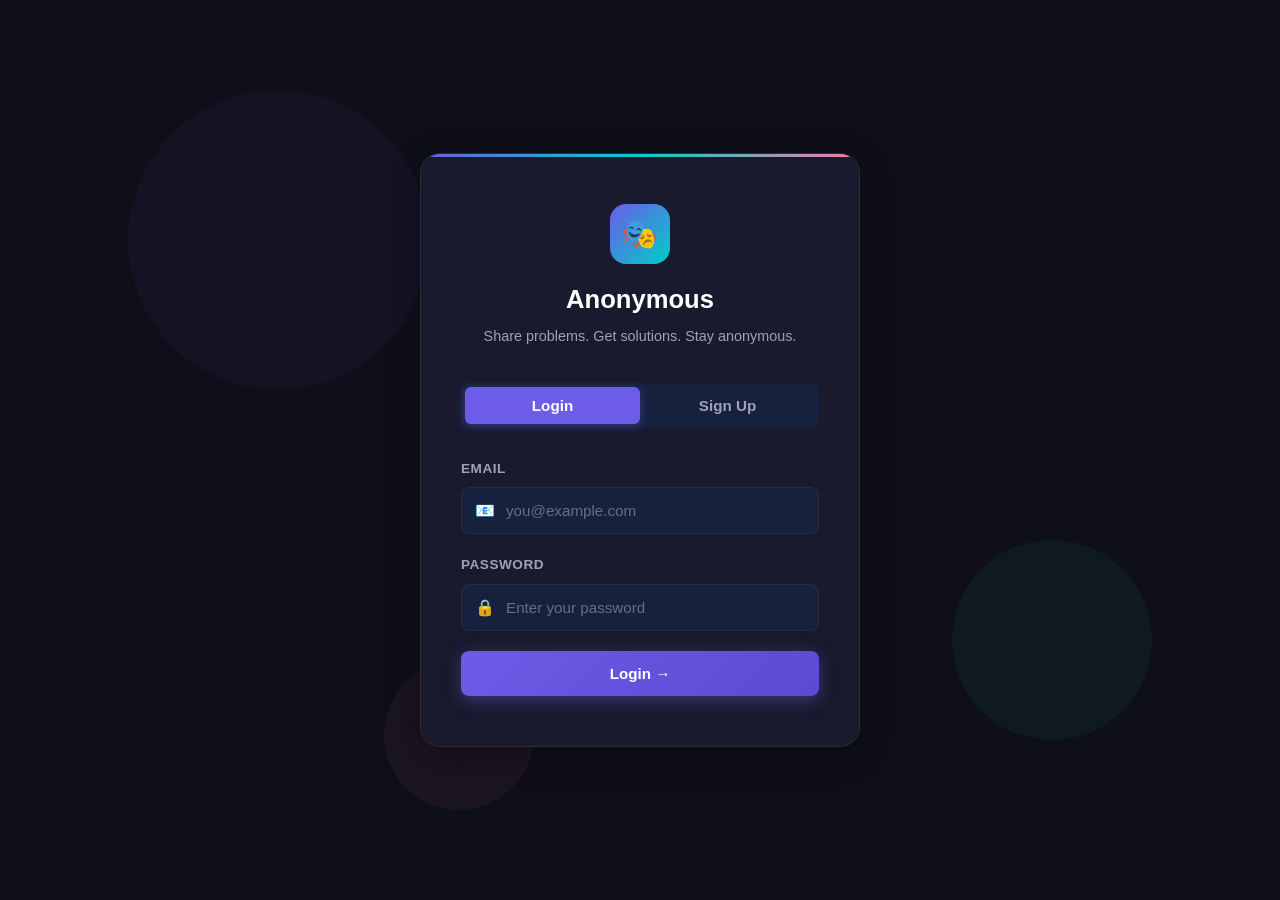
==== frontend/index.html @ ea7b347d "Added frontend files" ====
<!DOCTYPE html>
<html lang="en">
<head>
  <meta charset="UTF-8" />
  <meta name="viewport" content="width=device-width, initial-scale=1.0" />
  <title>Anonymous – Login</title>
  <link rel="stylesheet" href="css/styles.css" />
</head>
<body data-page="auth">

  <!-- Animated Background -->
  <div class="bg-animation">
    <div class="circle"></div>
    <div class="circle"></div>
    <div class="circle"></div>
  </div>

  <div class="auth-wrapper">
    <div class="auth-card">

      <!-- Brand -->
      <div class="brand">
        <div class="brand-icon">🎭</div>
        <h1>Anonymous</h1>
        <p>Share problems. Get solutions. Stay anonymous.</p>
      </div>

      <!-- Tabs -->
      <div class="auth-tabs">
        <button class="tab active" id="loginTab">Login</button>
        <button class="tab" id="signupTab">Sign Up</button>
      </div>

      <!-- Login Form -->
      <form id="loginForm">
        <div class="form-group">
          <label>Email</label>
          <div class="input-wrapper">
            <span class="input-icon">📧</span>
            <input type="email" id="loginEmail" placeholder="you@example.com" required />
          </div>
        </div>
        <div class="form-group">
          <label>Password</label>
          <div class="input-wrapper">
            <span class="input-icon">🔒</span>
            <input type="password" id="loginPassword" placeholder="Enter your password" required />
          </div>
        </div>
        <button type="submit" class="btn btn-primary">Login →</button>
      </form>

      <!-- Signup Form -->
      <form id="signupForm" class="hidden">
        <div class="form-group">
          <label>Email</label>
          <div class="input-wrapper">
            <span class="input-icon">📧</span>
            <input type="email" id="signupEmail" placeholder="you@example.com" required />
          </div>
        </div>
        <div class="form-group">
          <label>Password</label>
          <div class="input-wrapper">
            <span class="input-icon">🔒</span>
            <input type="password" id="signupPassword" placeholder="Min 6 characters" required />
          </div>
        </div>
        <div class="form-group">
          <label>Confirm Password</label>
          <div class="input-wrapper">
            <span class="input-icon">🔒</span>
            <input type="password" id="signupConfirm" placeholder="Re-enter password" required />
          </div>
        </div>
        <button type="submit" class="btn btn-primary">Create Account →</button>
      </form>

    </div>
  </div>

  <script src="js/app.js"></script>
</body>
</html>
---- frontend/css/styles.css ----
/* ===== RESET & BASE ===== */
* {
    margin: 0;
    padding: 0;
    box-sizing: border-box;
  }
  
  :root {
    --primary: #6c5ce7;
    --primary-dark: #5a4bd1;
    --secondary: #00cec9;
    --accent: #fd79a8;
    --bg-dark: #0f0f1a;
    --bg-card: #1a1a2e;
    --bg-input: #16213e;
    --text-primary: #ffffff;
    --text-secondary: #a0a0b8;
    --text-muted: #6c6c80;
    --border: #2a2a40;
    --success: #00b894;
    --danger: #e74c3c;
    --warning: #fdcb6e;
    --shadow: 0 8px 32px rgba(0, 0, 0, 0.3);
    --radius: 12px;
    --radius-sm: 8px;
    --transition: all 0.3s ease;
  }
  
  body {
    font-family: 'Segoe UI', Tahoma, Geneva, Verdana, sans-serif;
    background-color: var(--bg-dark);
    color: var(--text-primary);
    min-height: 100vh;
    line-height: 1.6;
  }
  
  a {
    text-decoration: none;
    color: inherit;
  }
  
  /* ===== UTILITIES ===== */
  .container {
    max-width: 1200px;
    margin: 0 auto;
    padding: 0 20px;
  }
  
  .flex-center {
    display: flex;
    justify-content: center;
    align-items: center;
  }
  
  .hidden {
    display: none !important;
  }
  
  /* ===== ANIMATED BACKGROUND ===== */
  .bg-animation {
    position: fixed;
    top: 0;
    left: 0;
    width: 100%;
    height: 100%;
    z-index: -1;
    overflow: hidden;
  }
  
  .bg-animation .circle {
    position: absolute;
    border-radius: 50%;
    background: rgba(108, 92, 231, 0.05);
    animation: float 15s infinite ease-in-out;
  }
  
  .bg-animation .circle:nth-child(1) {
    width: 300px;
    height: 300px;
    top: 10%;
    left: 10%;
    animation-delay: 0s;
  }
  
  .bg-animation .circle:nth-child(2) {
    width: 200px;
    height: 200px;
    top: 60%;
    right: 10%;
    animation-delay: 3s;
    background: rgba(0, 206, 201, 0.05);
  }
  
  .bg-animation .circle:nth-child(3) {
    width: 150px;
    height: 150px;
    bottom: 10%;
    left: 30%;
    animation-delay: 6s;
    background: rgba(253, 121, 168, 0.05);
  }
  
  @keyframes float {
    0%, 100% { transform: translateY(0) rotate(0deg); }
    33% { transform: translateY(-30px) rotate(120deg); }
    66% { transform: translateY(20px) rotate(240deg); }
  }
  
  /* ===== NAVBAR ===== */
  .navbar {
    background: rgba(26, 26, 46, 0.9);
    backdrop-filter: blur(20px);
    border-bottom: 1px solid var(--border);
    padding: 15px 0;
    position: sticky;
    top: 0;
    z-index: 100;
  }
  
  .navbar .container {
    display: flex;
    justify-content: space-between;
    align-items: center;
  }
  
  .navbar .logo {
    display: flex;
    align-items: center;
    gap: 10px;
    font-size: 1.4rem;
    font-weight: 700;
  }
  
  .navbar .logo .icon {
    width: 36px;
    height: 36px;
    background: linear-gradient(135deg, var(--primary), var(--secondary));
    border-radius: 10px;
    display: flex;
    align-items: center;
    justify-content: center;
    font-size: 1.1rem;
  }
  
  .navbar .nav-links {
    display: flex;
    gap: 20px;
    align-items: center;
  }
  
  .navbar .nav-links a {
    color: var(--text-secondary);
    transition: var(--transition);
    font-size: 0.95rem;
    padding: 8px 16px;
    border-radius: var(--radius-sm);
  }
  
  .navbar .nav-links a:hover,
  .navbar .nav-links a.active {
    color: var(--text-primary);
    background: rgba(108, 92, 231, 0.15);
  }
  
  .navbar .user-badge {
    display: flex;
    align-items: center;
    gap: 8px;
    background: var(--bg-input);
    padding: 6px 14px;
    border-radius: 20px;
    font-size: 0.9rem;
    border: 1px solid var(--border);
  }
  
  .navbar .user-badge .avatar {
    width: 28px;
    height: 28px;
    background: linear-gradient(135deg, var(--primary), var(--accent));
    border-radius: 50%;
    display: flex;
    align-items: center;
    justify-content: center;
    font-size: 0.75rem;
    font-weight: 700;
  }
  
  /* ===== AUTH PAGE (Login / Signup) ===== */
  .auth-wrapper {
    min-height: 100vh;
    display: flex;
    align-items: center;
    justify-content: center;
    padding: 20px;
  }
  
  .auth-card {
    background: var(--bg-card);
    border: 1px solid var(--border);
    border-radius: 20px;
    padding: 50px 40px;
    width: 100%;
    max-width: 440px;
    box-shadow: var(--shadow);
    position: relative;
    overflow: hidden;
  }
  
  .auth-card::before {
    content: '';
    position: absolute;
    top: 0;
    left: 0;
    right: 0;
    height: 3px;
    background: linear-gradient(90deg, var(--primary), var(--secondary), var(--accent));
  }
  
  .auth-card .brand {
    text-align: center;
    margin-bottom: 35px;
  }
  
  .auth-card .brand .brand-icon {
    width: 60px;
    height: 60px;
    background: linear-gradient(135deg, var(--primary), var(--secondary));
    border-radius: 16px;
    display: flex;
    align-items: center;
    justify-content: center;
    font-size: 1.8rem;
    margin: 0 auto 15px;
  }
  
  .auth-card .brand h1 {
    font-size: 1.6rem;
    font-weight: 700;
    margin-bottom: 5px;
  }
  
  .auth-card .brand p {
    color: var(--text-secondary);
    font-size: 0.9rem;
  }
  
  /* Tabs */
  .auth-tabs {
    display: flex;
    background: var(--bg-input);
    border-radius: var(--radius-sm);
    padding: 4px;
    margin-bottom: 30px;
  }
  
  .auth-tabs .tab {
    flex: 1;
    padding: 10px;
    text-align: center;
    border-radius: 6px;
    cursor: pointer;
    font-weight: 600;
    font-size: 0.95rem;
    color: var(--text-secondary);
    transition: var(--transition);
    border: none;
    background: none;
  }
  
  .auth-tabs .tab.active {
    background: var(--primary);
    color: var(--text-primary);
    box-shadow: 0 2px 10px rgba(108, 92, 231, 0.4);
  }
  
  /* Form */
  .form-group {
    margin-bottom: 20px;
  }
  
  .form-group label {
    display: block;
    margin-bottom: 8px;
    font-size: 0.85rem;
    font-weight: 600;
    color: var(--text-secondary);
    text-transform: uppercase;
    letter-spacing: 0.5px;
  }
  
  .form-group .input-wrapper {
    position: relative;
  }
  
  .form-group .input-wrapper .input-icon {
    position: absolute;
    left: 14px;
    top: 50%;
    transform: translateY(-50%);
    color: var(--text-muted);
    font-size: 1rem;
  }
  
  .form-group input,
  .form-group textarea,
  .form-group select {
    width: 100%;
    padding: 14px 14px 14px 44px;
    background: var(--bg-input);
    border: 1px solid var(--border);
    border-radius: var(--radius-sm);
    color: var(--text-primary);
    font-size: 0.95rem;
    transition: var(--transition);
    outline: none;
  }
  
  .form-group input:focus,
  .form-group textarea:focus,
  .form-group select:focus {
    border-color: var(--primary);
    box-shadow: 0 0 0 3px rgba(108, 92, 231, 0.15);
  }
  
  .form-group input::placeholder,
  .form-group textarea::placeholder {
    color: var(--text-muted);
  }
  
  .form-group textarea {
    padding-left: 14px;
    min-height: 120px;
    resize: vertical;
  }
  
  /* Buttons */
  .btn {
    padding: 14px 28px;
    border-radius: var(--radius-sm);
    font-size: 0.95rem;
    font-weight: 600;
    cursor: pointer;
    border: none;
    transition: var(--transition);
    display: inline-flex;
    align-items: center;
    justify-content: center;
    gap: 8px;
  }
  
  .btn-primary {
    background: linear-gradient(135deg, var(--primary), var(--primary-dark));
    color: var(--text-primary);
    width: 100%;
    box-shadow: 0 4px 15px rgba(108, 92, 231, 0.4);
  }
  
  .btn-primary:hover {
    transform: translateY(-2px);
    box-shadow: 0 6px 20px rgba(108, 92, 231, 0.5);
  }
  
  .btn-secondary {
    background: var(--bg-input);
    color: var(--text-primary);
    border: 1px solid var(--border);
  }
  
  .btn-secondary:hover {
    border-color: var(--primary);
    background: rgba(108, 92, 231, 0.1);
  }
  
  .btn-accent {
    background: linear-gradient(135deg, var(--secondary), #00b894);
    color: var(--text-primary);
  }
  
  .btn-accent:hover {
    transform: translateY(-2px);
    box-shadow: 0 6px 20px rgba(0, 206, 201, 0.4);
  }
  
  .btn-danger {
    background: linear-gradient(135deg, var(--danger), #c0392b);
    color: var(--text-primary);
  }
  
  .btn-small {
    padding: 8px 16px;
    font-size: 0.85rem;
  }
  
  .btn-icon {
    width: 40px;
    height: 40px;
    padding: 0;
    border-radius: 50%;
  }
  
  /* ===== DASHBOARD PAGE ===== */
  .dashboard-wrapper {
    padding: 40px 0;
  }
  
  .dashboard-header {
    text-align: center;
    margin-bottom: 40px;
  }
  
  .dashboard-header h1 {
    font-size: 2rem;
    margin-bottom: 8px;
  }
  
  .dashboard-header p {
    color: var(--text-secondary);
    font-size: 1.05rem;
  }
  
  /* Username Creation */
  .username-section {
    max-width: 500px;
    margin: 0 auto 50px;
  }
  
  .username-card {
    background: var(--bg-card);
    border: 1px solid var(--border);
    border-radius: var(--radius);
    padding: 40px;
    text-align: center;
    box-shadow: var(--shadow);
  }
  
  .username-card .emoji-big {
    font-size: 3rem;
    margin-bottom: 15px;
  }
  
  .username-card h2 {
    font-size: 1.4rem;
    margin-bottom: 8px;
  }
  
  .username-card p {
    color: var(--text-secondary);
    margin-bottom: 25px;
    font-size: 0.9rem;
  }
  
  .username-card .username-input-group {
    display: flex;
    gap: 10px;
    margin-bottom: 15px;
  }
  
  .username-card .username-input-group input {
    padding-left: 14px;
    flex: 1;
  }
  
  .username-card .generated-name {
    background: var(--bg-input);
    padding: 10px 16px;
    border-radius: var(--radius-sm);
    color: var(--secondary);
    font-weight: 600;
    font-size: 0.95rem;
    display: inline-block;
    margin-bottom: 10px;
    border: 1px dashed var(--border);
  }
  
  /* Stats Grid */
  .stats-grid {
    display: grid;
    grid-template-columns: repeat(auto-fit, minmax(220px, 1fr));
    gap: 20px;
    margin-bottom: 40px;
  }
  
  .stat-card {
    background: var(--bg-card);
    border: 1px solid var(--border);
    border-radius: var(--radius);
    padding: 25px;
    text-align: center;
    transition: var(--transition);
  }
  
  .stat-card:hover {
    transform: translateY(-4px);
    border-color: var(--primary);
  }
  
  .stat-card .stat-icon {
    font-size: 2rem;
    margin-bottom: 10px;
  }
  
  .stat-card .stat-number {
    font-size: 2rem;
    font-weight: 800;
    background: linear-gradient(135deg, var(--primary), var(--secondary));
    -webkit-background-clip: text;
    -webkit-text-fill-color: transparent;
    background-clip: text;
  }
  
  .stat-card .stat-label {
    color: var(--text-secondary);
    font-size: 0.85rem;
    margin-top: 5px;
  }
  
  /* ===== MAIN PAGE ===== */
  .main-wrapper {
    padding: 30px 0;
  }
  
  .main-layout {
    display: grid;
    grid-template-columns: 280px 1fr;
    gap: 30px;
  }
  
  /* Sidebar */
  .sidebar {
    position: sticky;
    top: 80px;
    height: fit-content;
  }
  
  .sidebar-card {
    background: var(--bg-card);
    border: 1px solid var(--border);
    border-radius: var(--radius);
    padding: 20px;
    margin-bottom: 20px;
  }
  
  .sidebar-card h3 {
    font-size: 0.85rem;
    text-transform: uppercase;
    letter-spacing: 1px;
    color: var(--text-muted);
    margin-bottom: 15px;
  }
  
  .sidebar-card .filter-btn {
    display: flex;
    align-items: center;
    gap: 10px;
    width: 100%;
    padding: 10px 14px;
    background: none;
    border: none;
    color: var(--text-secondary);
    cursor: pointer;
    border-radius: var(--radius-sm);
    transition: var(--transition);
    font-size: 0.9rem;
    text-align: left;
  }
  
  .sidebar-card .filter-btn:hover,
  .sidebar-card .filter-btn.active {
    background: rgba(108, 92, 231, 0.1);
    color: var(--text-primary);
  }
  
  .sidebar-card .filter-btn.active {
    border-left: 3px solid var(--primary);
  }
  
  .sidebar-card .filter-btn .count {
    margin-left: auto;
    background: var(--bg-input);
    padding: 2px 8px;
    border-radius: 10px;
    font-size: 0.75rem;
  }
  
  /* Content Area */
  .content-area {
    min-width: 0;
  }
  
  /* Post Form */
  .post-form-card {
    background: var(--bg-card);
    border: 1px solid var(--border);
    border-radius: var(--radius);
    padding: 25px;
    margin-bottom: 25px;
  }
  
  .post-form-card .form-header {
    display: flex;
    align-items: center;
    gap: 12px;
    margin-bottom: 20px;
  }
  
  .post-form-card .form-header .user-avatar {
    width: 42px;
    height: 42px;
    background: linear-gradient(135deg, var(--primary), var(--accent));
    border-radius: 50%;
    display: flex;
    align-items: center;
    justify-content: center;
    font-size: 1.2rem;
  }
  
  .post-form-card .form-header h3 {
    font-size: 1rem;
    color: var(--text-secondary);
    font-weight: 400;
  }
  
  .post-form-card .tag-select {
    display: flex;
    gap: 8px;
    margin-bottom: 15px;
    flex-wrap: wrap;
  }
  
  .tag {
    padding: 6px 14px;
    border-radius: 20px;
    font-size: 0.8rem;
    font-weight: 600;
    cursor: pointer;
    border: 1px solid var(--border);
    background: var(--bg-input);
    color: var(--text-secondary);
    transition: var(--transition);
  }
  
  .tag:hover,
  .tag.active {
    border-color: var(--primary);
    color: var(--primary);
    background: rgba(108, 92, 231, 0.1);
  }
  
  .tag.tag-urgent { border-color: var(--danger); color: var(--danger); }
  .tag.tag-help { border-color: var(--warning); color: var(--warning); }
  .tag.tag-discussion { border-color: var(--secondary); color: var(--secondary); }
  .tag.tag-advice { border-color: var(--accent); color: var(--accent); }
  
  .post-form-card .form-actions {
    display: flex;
    justify-content: space-between;
    align-items: center;
    margin-top: 15px;
  }
  
  .post-form-card .anonymous-toggle {
    display: flex;
    align-items: center;
    gap: 8px;
    font-size: 0.85rem;
    color: var(--text-secondary);
  }
  
  /* Toggle Switch */
  .toggle-switch {
    position: relative;
    width: 44px;
    height: 24px;
  }
  
  .toggle-switch input {
    opacity: 0;
    width: 0;
    height: 0;
  }
  
  .toggle-switch .slider {
    position: absolute;
    cursor: pointer;
    top: 0;
    left: 0;
    right: 0;
    bottom: 0;
    background: var(--bg-input);
    border: 1px solid var(--border);
    border-radius: 24px;
    transition: var(--transition);
  }
  
  .toggle-switch .slider:before {
    content: '';
    position: absolute;
    height: 18px;
    width: 18px;
    left: 2px;
    bottom: 2px;
    background: var(--text-secondary);
    border-radius: 50%;
    transition: var(--transition);
  }
  
  .toggle-switch input:checked + .slider {
    background: var(--primary);
    border-color: var(--primary);
  }
  
  .toggle-switch input:checked + .slider:before {
    transform: translateX(20px);
    background: white;
  }
  
  /* Problem Cards */
  .problem-card {
    background: var(--bg-card);
    border: 1px solid var(--border);
    border-radius: var(--radius);
    padding: 25px;
    margin-bottom: 20px;
    transition: var(--transition);
  }
  
  .problem-card:hover {
    border-color: rgba(108, 92, 231, 0.3);
    box-shadow: 0 4px 20px rgba(0, 0, 0, 0.2);
  }
  
  .problem-card .card-header {
    display: flex;
    justify-content: space-between;
    align-items: flex-start;
    margin-bottom: 12px;
  }
  
  .problem-card .card-header .user-info {
    display: flex;
    align-items: center;
    gap: 10px;
  }
  
  .problem-card .card-header .user-info .avatar {
    width: 36px;
    height: 36px;
    background: linear-gradient(135deg, var(--primary), var(--secondary));
    border-radius: 50%;
    display: flex;
    align-items: center;
    justify-content: center;
    font-size: 0.9rem;
  }
  
  .problem-card .card-header .user-info .name {
    font-weight: 600;
    font-size: 0.95rem;
  }
  
  .problem-card .card-header .user-info .time {
    font-size: 0.8rem;
    color: var(--text-muted);
  }
  
  .problem-card .card-header .card-tag {
    padding: 4px 12px;
    border-radius: 20px;
    font-size: 0.75rem;
    font-weight: 600;
  }
  
  .problem-card .card-title {
    font-size: 1.15rem;
    font-weight: 700;
    margin-bottom: 8px;
  }
  
  .problem-card .card-body {
    color: var(--text-secondary);
    font-size: 0.92rem;
    line-height: 1.7;
    margin-bottom: 15px;
  }
  
  .problem-card .card-footer {
    display: flex;
    align-items: center;
    gap: 20px;
    padding-top: 15px;
    border-top: 1px solid var(--border);
  }
  
  .problem-card .card-footer .action-btn {
    display: flex;
    align-items: center;
    gap: 6px;
    background: none;
    border: none;
    color: var(--text-muted);
    cursor: pointer;
    font-size: 0.85rem;
    padding: 6px 12px;
    border-radius: var(--radius-sm);
    transition: var(--transition);
  }
  
  .problem-card .card-footer .action-btn:hover {
    background: rgba(108, 92, 231, 0.1);
    color: var(--primary);
  }
  
  .problem-card .card-footer .action-btn.liked {
    color: var(--accent);
  }
  
  /* Responses Section */
  .responses-section {
    margin-top: 15px;
    padding-top: 15px;
    border-top: 1px solid var(--border);
  }
  
  .response-item {
    display: flex;
    gap: 12px;
    padding: 12px 0;
    border-bottom: 1px solid rgba(42, 42, 64, 0.5);
  }
  
  .response-item:last-child {
    border-bottom: none;
  }
  
  .response-item .resp-avatar {
    width: 30px;
    height: 30px;
    background: var(--bg-input);
    border-radius: 50%;
    display: flex;
    align-items: center;
    justify-content: center;
    font-size: 0.8rem;
    flex-shrink: 0;
  }
  
  .response-item .resp-content .resp-name {
    font-weight: 600;
    font-size: 0.85rem;
    margin-bottom: 3px;
  }
  
  .response-item .resp-content .resp-text {
    color: var(--text-secondary);
    font-size: 0.88rem;
  }
  
  .response-input-group {
    display: flex;
    gap: 10px;
    margin-top: 12px;
  }
  
  .response-input-group input {
    flex: 1;
    padding: 10px 14px;
    padding-left: 14px;
    background: var(--bg-input);
    border: 1px solid var(--border);
    border-radius: var(--radius-sm);
    color: var(--text-primary);
    font-size: 0.88rem;
    outline: none;
    transition: var(--transition);
  }
  
  .response-input-group input:focus {
    border-color: var(--primary);
  }
  
  /* ===== TOAST NOTIFICATION ===== */
  .toast-container {
    position: fixed;
    top: 20px;
    right: 20px;
    z-index: 9999;
    display: flex;
    flex-direction: column;
    gap: 10px;
  }
  
  .toast {
    background: var(--bg-card);
    border: 1px solid var(--border);
    border-radius: var(--radius-sm);
    padding: 14px 20px;
    display: flex;
    align-items: center;
    gap: 10px;
    box-shadow: var(--shadow);
    animation: slideIn 0.3s ease;
    min-width: 300px;
  }
  
  .toast.success { border-left: 4px solid var(--success); }
  .toast.error { border-left: 4px solid var(--danger); }
  .toast.info { border-left: 4px solid var(--primary); }
  
  @keyframes slideIn {
    from { transform: translateX(100%); opacity: 0; }
    to { transform: translateX(0); opacity: 1; }
  }
  
  @keyframes slideOut {
    from { transform: translateX(0); opacity: 1; }
    to { transform: translateX(100%); opacity: 0; }
  }
  
  /* ===== LOADING SPINNER ===== */
  .spinner {
    width: 40px;
    height: 40px;
    border: 4px solid var(--border);
    border-top: 4px solid var(--primary);
    border-radius: 50%;
    animation: spin 0.8s linear infinite;
    margin: 30px auto;
  }
  
  @keyframes spin {
    to { transform: rotate(360deg); }
  }
  
  /* ===== EMPTY STATE ===== */
  .empty-state {
    text-align: center;
    padding: 60px 20px;
  }
  
  .empty-state .empty-icon {
    font-size: 4rem;
    margin-bottom: 15px;
  }
  
  .empty-state h3 {
    font-size: 1.2rem;
    margin-bottom: 8px;
  }
  
  .empty-state p {
    color: var(--text-secondary);
    font-size: 0.9rem;
  }
  
  /* ===== MODAL ===== */
  .modal-overlay {
    position: fixed;
    top: 0;
    left: 0;
    width: 100%;
    height: 100%;
    background: rgba(0, 0, 0, 0.6);
    backdrop-filter: blur(5px);
    z-index: 1000;
    display: flex;
    align-items: center;
    justify-content: center;
    padding: 20px;
  }
  
  .modal {
    background: var(--bg-card);
    border: 1px solid var(--border);
    border-radius: var(--radius);
    padding: 35px;
    width: 100%;
    max-width: 500px;
    box-shadow: var(--shadow);
    animation: modalIn 0.3s ease;
  }
  
  @keyframes modalIn {
    from { transform: scale(0.9); opacity: 0; }
    to { transform: scale(1); opacity: 1; }
  }
  
  .modal h2 {
    margin-bottom: 20px;
    font-size: 1.3rem;
  }
  
  .modal .modal-actions {
    display: flex;
    gap: 10px;
    justify-content: flex-end;
    margin-top: 25px;
  }
  
  /* ===== RESPONSIVE ===== */
  @media (max-width: 900px) {
    .main-layout {
      grid-template-columns: 1fr;
    }
  
    .sidebar {
      position: static;
    }
  
    .sidebar-card {
      display: flex;
      gap: 10px;
      flex-wrap: wrap;
      padding: 15px;
    }
  
    .sidebar-card h3 {
      width: 100%;
      margin-bottom: 5px;
    }
  
    .sidebar-card .filter-btn {
      flex: none;
      padding: 8px 14px;
    }
  }
  
  @media (max-width: 500px) {
    .auth-card {
      padding: 35px 25px;
    }
  
    .stats-grid {
      grid-template-columns: 1fr 1fr;
    }
  
    .problem-card .card-footer {
      flex-wrap: wrap;
      gap: 10px;
    }
  
    .navbar .nav-links a span {
      display: none;
    }
  
    .username-card .username-input-group {
      flex-direction: column;
    }
  }
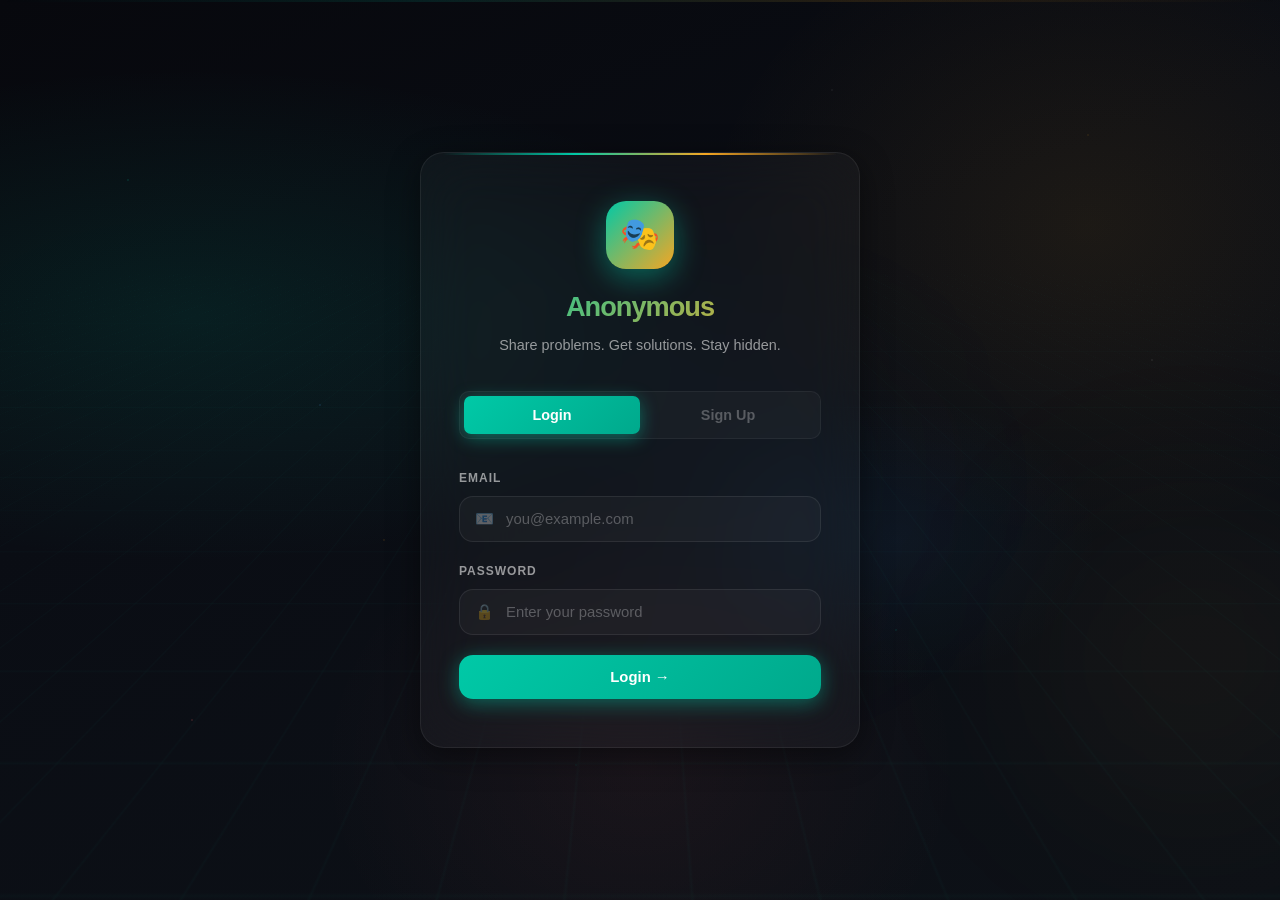
==== commit 341cdc1d: "Updated frontend pages and styles" ====
--- a/frontend/index.html
+++ b/frontend/index.html
@@ -1,84 +1,79 @@
 <!DOCTYPE html>
 <html lang="en">
 <head>
-  <meta charset="UTF-8" />
-  <meta name="viewport" content="width=device-width, initial-scale=1.0" />
-  <title>Anonymous – Login</title>
-  <link rel="stylesheet" href="css/styles.css" />
+  <meta charset="UTF-8">
+  <meta name="viewport" content="width=device-width, initial-scale=1.0">
+  <title>Anonymous · Login</title>
+  <link rel="stylesheet" href="css/glass.css">
 </head>
 <body data-page="auth">
 
-  <!-- Animated Background -->
-  <div class="bg-animation">
-    <div class="circle"></div>
-    <div class="circle"></div>
-    <div class="circle"></div>
-  </div>
+  <div class="mesh-bg"></div>
+  <div class="glow-orb"></div>
+  <div class="glow-orb"></div>
+  <div class="glow-orb"></div>
+  <div class="scan-line"></div>
 
-  <div class="auth-wrapper">
-    <div class="auth-card">
+  <div class="auth-page page-wrapper">
+    <div class="auth-glass glass-static">
 
-      <!-- Brand -->
-      <div class="brand">
-        <div class="brand-icon">🎭</div>
+      <div class="auth-logo">
+        <div class="auth-logo-icon">🎭</div>
         <h1>Anonymous</h1>
-        <p>Share problems. Get solutions. Stay anonymous.</p>
+        <p>Share problems. Get solutions. Stay hidden.</p>
       </div>
 
-      <!-- Tabs -->
-      <div class="auth-tabs">
-        <button class="tab active" id="loginTab">Login</button>
-        <button class="tab" id="signupTab">Sign Up</button>
+      <div class="auth-switcher">
+        <button class="auth-switcher-btn active" id="tabLogin">Login</button>
+        <button class="auth-switcher-btn" id="tabSignup">Sign Up</button>
       </div>
 
-      <!-- Login Form -->
-      <form id="loginForm">
-        <div class="form-group">
-          <label>Email</label>
-          <div class="input-wrapper">
-            <span class="input-icon">📧</span>
-            <input type="email" id="loginEmail" placeholder="you@example.com" required />
+      <form id="formLogin">
+        <div class="field">
+          <label class="field-label">Email</label>
+          <div class="field-input-wrap">
+            <span class="field-icon">📧</span>
+            <input class="field-input" type="email" id="lEmail" placeholder="you@example.com" required>
           </div>
         </div>
-        <div class="form-group">
-          <label>Password</label>
-          <div class="input-wrapper">
-            <span class="input-icon">🔒</span>
-            <input type="password" id="loginPassword" placeholder="Enter your password" required />
+        <div class="field">
+          <label class="field-label">Password</label>
+          <div class="field-input-wrap">
+            <span class="field-icon">🔒</span>
+            <input class="field-input" type="password" id="lPass" placeholder="Enter your password" required>
           </div>
         </div>
-        <button type="submit" class="btn btn-primary">Login →</button>
+        <button type="submit" class="btn btn-glow">Login →</button>
       </form>
 
-      <!-- Signup Form -->
-      <form id="signupForm" class="hidden">
-        <div class="form-group">
-          <label>Email</label>
-          <div class="input-wrapper">
-            <span class="input-icon">📧</span>
-            <input type="email" id="signupEmail" placeholder="you@example.com" required />
+      <form id="formSignup" class="hidden">
+        <div class="field">
+          <label class="field-label">Email</label>
+          <div class="field-input-wrap">
+            <span class="field-icon">📧</span>
+            <input class="field-input" type="email" id="sEmail" placeholder="you@example.com" required>
           </div>
         </div>
-        <div class="form-group">
-          <label>Password</label>
-          <div class="input-wrapper">
-            <span class="input-icon">🔒</span>
-            <input type="password" id="signupPassword" placeholder="Min 6 characters" required />
+        <div class="field">
+          <label class="field-label">Password</label>
+          <div class="field-input-wrap">
+            <span class="field-icon">🔒</span>
+            <input class="field-input" type="password" id="sPass" placeholder="Min 6 characters" required>
           </div>
         </div>
-        <div class="form-group">
-          <label>Confirm Password</label>
-          <div class="input-wrapper">
-            <span class="input-icon">🔒</span>
-            <input type="password" id="signupConfirm" placeholder="Re-enter password" required />
+        <div class="field">
+          <label class="field-label">Confirm Password</label>
+          <div class="field-input-wrap">
+            <span class="field-icon">🔒</span>
+            <input class="field-input" type="password" id="sConfirm" placeholder="Re-enter password" required>
           </div>
         </div>
-        <button type="submit" class="btn btn-primary">Create Account →</button>
+        <button type="submit" class="btn btn-glow">Create Account →</button>
       </form>
 
     </div>
   </div>
 
-  <script src="js/app.js"></script>
+  <script src="js/glass-app.js"></script>
 </body>
 </html>
--- a/frontend/css/glass.css
+++ b/frontend/css/glass.css
@@ -0,0 +1,1575 @@
+/* ═══════════════════════════════════════
+   RESET & VARIABLES
+   ═══════════════════════════════════════ */
+   *,
+   *::before,
+   *::after {
+     margin: 0;
+     padding: 0;
+     box-sizing: border-box;
+   }
+   
+   :root {
+     --accent: #00C9A7;
+     --accent-light: #00E8C6;
+     --accent-glow: rgba(0, 201, 167, 0.45);
+     --accent-2: #F5A623;
+     --accent-2-light: #FFBE4F;
+     --accent-2-glow: rgba(245, 166, 35, 0.35);
+     --accent-3: #FF6B6B;
+     --accent-3-glow: rgba(255, 107, 107, 0.3);
+     --glass-bg: rgba(255, 255, 255, 0.03);
+     --glass-bg-hover: rgba(255, 255, 255, 0.07);
+     --glass-border: rgba(255, 255, 255, 0.07);
+     --glass-border-hover: rgba(255, 255, 255, 0.15);
+     --glass-blur: 28px;
+     --text: #F0F0F0;
+     --text-dim: rgba(240, 240, 240, 0.6);
+     --text-muted: rgba(240, 240, 240, 0.3);
+     --danger: #FF6B6B;
+     --success: #00C9A7;
+     --warning: #F5A623;
+     --info: #4DA6FF;
+     --radius-xl: 24px;
+     --radius-lg: 20px;
+     --radius-md: 14px;
+     --radius-sm: 10px;
+     --radius-full: 50px;
+     --shadow: 0 8px 32px rgba(0, 0, 0, 0.45);
+     --shadow-glow: 0 0 40px rgba(0, 201, 167, 0.12);
+     --transition: 0.35s cubic-bezier(0.25, 0.46, 0.45, 0.94);
+     --font: 'Inter', -apple-system, BlinkMacSystemFont, 'Segoe UI', sans-serif;
+   }
+   
+   @import url('https://fonts.googleapis.com/css2?family=Inter:wght@300;400;500;600;700;800;900&display=swap');
+   
+   html { scroll-behavior: smooth; }
+   
+   body {
+     font-family: var(--font);
+     color: var(--text);
+     min-height: 100vh;
+     overflow-x: hidden;
+     line-height: 1.6;
+     -webkit-font-smoothing: antialiased;
+     background: #07080D;
+   }
+   
+   a { text-decoration: none; color: inherit; }
+   .hidden { display: none !important; }
+   
+   /* ═══════════════════════════════════════
+      MESH GRADIENT BACKGROUND
+      ═══════════════════════════════════════ */
+   .mesh-bg {
+     position: fixed;
+     inset: 0;
+     z-index: 0;
+     pointer-events: none;
+     overflow: hidden;
+     background:
+       radial-gradient(ellipse 80% 50% at 15% 35%, rgba(0, 201, 167, 0.1) 0%, transparent 55%),
+       radial-gradient(ellipse 60% 70% at 85% 25%, rgba(245, 166, 35, 0.08) 0%, transparent 50%),
+       radial-gradient(ellipse 50% 60% at 50% 85%, rgba(255, 107, 107, 0.06) 0%, transparent 50%),
+       radial-gradient(ellipse 40% 40% at 70% 60%, rgba(77, 166, 255, 0.05) 0%, transparent 40%),
+       linear-gradient(160deg, #07080D 0%, #0A0D14 40%, #0D1117 100%);
+   }
+   
+   /* Hex Grid */
+   .mesh-bg::before {
+     content: '';
+     position: absolute;
+     inset: -50%;
+     background-image:
+       linear-gradient(rgba(0, 201, 167, 0.025) 1px, transparent 1px),
+       linear-gradient(90deg, rgba(0, 201, 167, 0.025) 1px, transparent 1px);
+     background-size: 50px 50px;
+     animation: gridDrift 25s linear infinite;
+     transform: perspective(500px) rotateX(60deg);
+     transform-origin: center center;
+   }
+   
+   @keyframes gridDrift {
+     0% { transform: perspective(500px) rotateX(60deg) translateY(0); }
+     100% { transform: perspective(500px) rotateX(60deg) translateY(50px); }
+   }
+   
+   /* Star Particles */
+   .mesh-bg::after {
+     content: '';
+     position: absolute;
+     inset: 0;
+     background-image:
+       radial-gradient(1px 1px at 10% 20%, rgba(0, 232, 198, 0.35) 0%, transparent 100%),
+       radial-gradient(1px 1px at 30% 60%, rgba(245, 166, 35, 0.3) 0%, transparent 100%),
+       radial-gradient(1px 1px at 50% 30%, rgba(255, 255, 255, 0.2) 0%, transparent 100%),
+       radial-gradient(1px 1px at 70% 70%, rgba(0, 201, 167, 0.3) 0%, transparent 100%),
+       radial-gradient(1px 1px at 90% 40%, rgba(255, 255, 255, 0.2) 0%, transparent 100%),
+       radial-gradient(1.5px 1.5px at 15% 80%, rgba(255, 107, 107, 0.25) 0%, transparent 100%),
+       radial-gradient(1px 1px at 85% 15%, rgba(245, 166, 35, 0.25) 0%, transparent 100%),
+       radial-gradient(1px 1px at 45% 85%, rgba(0, 201, 167, 0.2) 0%, transparent 100%),
+       radial-gradient(1px 1px at 65% 10%, rgba(255, 255, 255, 0.15) 0%, transparent 100%),
+       radial-gradient(1.5px 1.5px at 25% 45%, rgba(77, 166, 255, 0.2) 0%, transparent 100%);
+     animation: twinkle 8s ease-in-out infinite alternate;
+   }
+   
+   @keyframes twinkle {
+     0% { opacity: 0.5; }
+     50% { opacity: 1; }
+     100% { opacity: 0.6; }
+   }
+   
+   /* Glow Orbs */
+   .glow-orb {
+     position: fixed;
+     border-radius: 50%;
+     filter: blur(100px);
+     pointer-events: none;
+     z-index: 0;
+     animation: orbPulse 12s ease-in-out infinite alternate;
+   }
+   
+   .glow-orb:nth-child(1) {
+     width: 400px; height: 400px;
+     background: rgba(0, 201, 167, 0.06);
+     top: -5%; left: -5%;
+     animation-duration: 15s;
+   }
+   
+   .glow-orb:nth-child(2) {
+     width: 300px; height: 300px;
+     background: rgba(245, 166, 35, 0.05);
+     bottom: 10%; right: -5%;
+     animation-duration: 18s;
+     animation-delay: -4s;
+   }
+   
+   .glow-orb:nth-child(3) {
+     width: 250px; height: 250px;
+     background: rgba(77, 166, 255, 0.04);
+     top: 40%; left: 50%;
+     animation-duration: 20s;
+     animation-delay: -8s;
+   }
+   
+   @keyframes orbPulse {
+     0% { opacity: 0.4; transform: scale(1); }
+     50% { opacity: 0.8; transform: scale(1.15); }
+     100% { opacity: 0.5; transform: scale(0.95); }
+   }
+   
+   /* Scan Line */
+   .scan-line {
+     position: fixed;
+     top: 0; left: 0; right: 0;
+     height: 2px;
+     background: linear-gradient(90deg, transparent, var(--accent), var(--accent-2), transparent);
+     opacity: 0.12;
+     z-index: 0;
+     animation: scanMove 7s linear infinite;
+     pointer-events: none;
+   }
+   
+   @keyframes scanMove {
+     0% { top: -2px; }
+     100% { top: 100vh; }
+   }
+   
+   /* ═══════════════════════════════════════
+      GLASS CARD
+      ═══════════════════════════════════════ */
+   .glass {
+     background: var(--glass-bg);
+     backdrop-filter: blur(var(--glass-blur));
+     -webkit-backdrop-filter: blur(var(--glass-blur));
+     border: 1px solid var(--glass-border);
+     border-radius: var(--radius-xl);
+     box-shadow: var(--shadow);
+     transition: var(--transition);
+   }
+   
+   .glass:hover {
+     background: var(--glass-bg-hover);
+     border-color: var(--glass-border-hover);
+     box-shadow: var(--shadow), var(--shadow-glow);
+     transform: translateY(-3px);
+   }
+   
+   .glass-static {
+     background: var(--glass-bg);
+     backdrop-filter: blur(var(--glass-blur));
+     -webkit-backdrop-filter: blur(var(--glass-blur));
+     border: 1px solid var(--glass-border);
+     border-radius: var(--radius-xl);
+     box-shadow: var(--shadow);
+   }
+   
+   /* ═══════════════════════════════════════
+      PAGE TRANSITIONS
+      ═══════════════════════════════════════ */
+   .page-wrapper {
+     position: relative;
+     z-index: 1;
+     animation: fadeUp 0.6s cubic-bezier(0.16, 1, 0.3, 1) both;
+   }
+   
+   @keyframes fadeUp {
+     from { opacity: 0; transform: translateY(40px) scale(0.98); }
+     to { opacity: 1; transform: translateY(0) scale(1); }
+   }
+   
+   /* ═══════════════════════════════════════
+      NAVBAR
+      ═══════════════════════════════════════ */
+   .nav {
+     position: sticky;
+     top: 0;
+     z-index: 200;
+     padding: 14px 0;
+   }
+   
+   .nav-inner {
+     max-width: 1280px;
+     margin: 0 auto;
+     padding: 10px 28px;
+     display: flex;
+     justify-content: space-between;
+     align-items: center;
+     background: rgba(7, 8, 13, 0.75);
+     backdrop-filter: blur(30px);
+     -webkit-backdrop-filter: blur(30px);
+     border: 1px solid rgba(255, 255, 255, 0.05);
+     border-radius: var(--radius-full);
+   }
+   
+   .nav-brand {
+     display: flex;
+     align-items: center;
+     gap: 12px;
+     font-weight: 800;
+     font-size: 1.15rem;
+     letter-spacing: -0.5px;
+   }
+   
+   .nav-brand-icon {
+     width: 36px; height: 36px;
+     background: linear-gradient(135deg, var(--accent), var(--accent-2));
+     border-radius: 11px;
+     display: grid;
+     place-items: center;
+     font-size: 1rem;
+     box-shadow: 0 4px 15px var(--accent-glow);
+   }
+   
+   .nav-links {
+     display: flex;
+     align-items: center;
+     gap: 6px;
+   }
+   
+   .nav-link {
+     padding: 8px 18px;
+     border-radius: var(--radius-full);
+     font-size: 0.85rem;
+     font-weight: 500;
+     color: var(--text-dim);
+     transition: var(--transition);
+     cursor: pointer;
+     border: none;
+     background: none;
+   }
+   
+   .nav-link:hover,
+   .nav-link.active {
+     color: var(--text);
+     background: rgba(255, 255, 255, 0.06);
+   }
+   
+   /* ═══════════════════════════════════════
+      DROPDOWN MENU (Profile & Category)
+      ═══════════════════════════════════════ */
+   .dropdown {
+     position: relative;
+   }
+   
+   .dropdown-trigger {
+     display: flex;
+     align-items: center;
+     gap: 8px;
+     padding: 6px 16px 6px 8px;
+     background: rgba(255, 255, 255, 0.05);
+     border: 1px solid rgba(255, 255, 255, 0.08);
+     border-radius: var(--radius-full);
+     cursor: pointer;
+     transition: var(--transition);
+     font-family: var(--font);
+     font-size: 0.85rem;
+     font-weight: 500;
+     color: var(--text);
+   }
+   
+   .dropdown-trigger:hover {
+     background: rgba(255, 255, 255, 0.1);
+     border-color: rgba(255, 255, 255, 0.15);
+   }
+   
+   .dropdown-trigger .trigger-avatar {
+     width: 30px; height: 30px;
+     background: linear-gradient(135deg, var(--accent), var(--accent-2));
+     border-radius: 50%;
+     display: grid;
+     place-items: center;
+     font-size: 0.75rem;
+     font-weight: 700;
+   }
+   
+   .dropdown-trigger .trigger-arrow {
+     font-size: 0.6rem;
+     transition: var(--transition);
+     margin-left: 4px;
+   }
+   
+   .dropdown.open .trigger-arrow {
+     transform: rotate(180deg);
+   }
+   
+   .dropdown-trigger .trigger-icon {
+     width: 30px; height: 30px;
+     background: rgba(0, 201, 167, 0.12);
+     border-radius: var(--radius-sm);
+     display: grid;
+     place-items: center;
+     font-size: 0.85rem;
+   }
+   
+   .dropdown-menu {
+     position: absolute;
+     top: calc(100% + 10px);
+     right: 0;
+     min-width: 240px;
+     background: rgba(12, 14, 22, 0.96);
+     backdrop-filter: blur(30px);
+     -webkit-backdrop-filter: blur(30px);
+     border: 1px solid rgba(255, 255, 255, 0.08);
+     border-radius: var(--radius-lg);
+     box-shadow: 0 20px 60px rgba(0, 0, 0, 0.6), 0 0 30px rgba(0, 201, 167, 0.06);
+     padding: 8px;
+     opacity: 0;
+     visibility: hidden;
+     transform: translateY(-10px) scale(0.96);
+     transition: var(--transition);
+     z-index: 300;
+   }
+   
+   .dropdown.open .dropdown-menu {
+     opacity: 1;
+     visibility: visible;
+     transform: translateY(0) scale(1);
+   }
+   
+   .dropdown-menu.left-align {
+     left: 0;
+     right: auto;
+   }
+   
+   .dropdown-header {
+     padding: 14px 16px;
+     border-bottom: 1px solid rgba(255, 255, 255, 0.06);
+     margin-bottom: 6px;
+   }
+   
+   .dropdown-header .dh-name {
+     font-weight: 700;
+     font-size: 0.95rem;
+     margin-bottom: 2px;
+   }
+   
+   .dropdown-header .dh-email {
+     font-size: 0.78rem;
+     color: var(--text-muted);
+   }
+   
+   .dropdown-header .dh-badge {
+     display: inline-flex;
+     align-items: center;
+     gap: 4px;
+     margin-top: 8px;
+     padding: 3px 10px;
+     background: rgba(0, 201, 167, 0.12);
+     border-radius: var(--radius-full);
+     font-size: 0.7rem;
+     font-weight: 600;
+     color: var(--success);
+   }
+   
+   .dropdown-item {
+     display: flex;
+     align-items: center;
+     gap: 12px;
+     width: 100%;
+     padding: 11px 16px;
+     border: none;
+     background: none;
+     color: var(--text-dim);
+     font-family: var(--font);
+     font-size: 0.88rem;
+     font-weight: 500;
+     cursor: pointer;
+     border-radius: var(--radius-sm);
+     transition: var(--transition);
+     text-align: left;
+   }
+   
+   .dropdown-item:hover {
+     background: rgba(255, 255, 255, 0.06);
+     color: var(--text);
+   }
+   
+   .dropdown-item .di-icon {
+     width: 32px; height: 32px;
+     background: rgba(255, 255, 255, 0.04);
+     border-radius: var(--radius-sm);
+     display: grid;
+     place-items: center;
+     font-size: 0.9rem;
+     flex-shrink: 0;
+   }
+   
+   .dropdown-item.active {
+     background: rgba(0, 201, 167, 0.08);
+     color: var(--accent-light);
+   }
+   
+   .dropdown-item.active .di-icon {
+     background: rgba(0, 201, 167, 0.15);
+   }
+   
+   .dropdown-item.danger { color: var(--danger); }
+   .dropdown-item.danger:hover { background: rgba(255, 107, 107, 0.1); }
+   
+   .dropdown-divider {
+     height: 1px;
+     background: rgba(255, 255, 255, 0.06);
+     margin: 6px 0;
+   }
+   
+   /* Category label on dropdown trigger */
+   .cat-label {
+     max-width: 100px;
+     overflow: hidden;
+     text-overflow: ellipsis;
+     white-space: nowrap;
+   }
+   
+   /* ═══════════════════════════════════════
+      CONTAINER
+      ═══════════════════════════════════════ */
+   .container {
+     max-width: 1280px;
+     margin: 0 auto;
+     padding: 0 24px;
+   }
+   
+   /* ═══════════════════════════════════════
+      AUTH PAGE
+      ═══════════════════════════════════════ */
+   .auth-page {
+     min-height: 100vh;
+     display: grid;
+     place-items: center;
+     padding: 24px;
+   }
+   
+   .auth-glass {
+     width: 100%;
+     max-width: 440px;
+     padding: 48px 38px;
+     position: relative;
+     overflow: hidden;
+   }
+   
+   .auth-glass::after {
+     content: '';
+     position: absolute;
+     top: 0; left: 0; right: 0;
+     height: 2px;
+     background: linear-gradient(90deg, transparent 5%, var(--accent) 35%, var(--accent-2) 65%, transparent 95%);
+   }
+   
+   .auth-logo {
+     text-align: center;
+     margin-bottom: 34px;
+   }
+   
+   .auth-logo-icon {
+     width: 68px; height: 68px;
+     background: linear-gradient(135deg, var(--accent), var(--accent-2));
+     border-radius: 20px;
+     display: grid;
+     place-items: center;
+     font-size: 2rem;
+     margin: 0 auto 16px;
+     box-shadow: 0 8px 30px var(--accent-glow);
+     animation: logoBreath 4s ease-in-out infinite alternate;
+   }
+   
+   @keyframes logoBreath {
+     from { box-shadow: 0 8px 30px var(--accent-glow); transform: scale(1); }
+     to { box-shadow: 0 12px 50px rgba(0, 201, 167, 0.5); transform: scale(1.04); }
+   }
+   
+   .auth-logo h1 {
+     font-size: 1.7rem;
+     font-weight: 800;
+     letter-spacing: -1px;
+     background: linear-gradient(135deg, var(--accent), var(--accent-2));
+     -webkit-background-clip: text;
+     -webkit-text-fill-color: transparent;
+     background-clip: text;
+   }
+   
+   .auth-logo p {
+     color: var(--text-dim);
+     font-size: 0.9rem;
+     margin-top: 5px;
+   }
+   
+   /* Switcher */
+   .auth-switcher {
+     display: flex;
+     background: rgba(255, 255, 255, 0.03);
+     border-radius: var(--radius-sm);
+     padding: 4px;
+     margin-bottom: 30px;
+     border: 1px solid rgba(255, 255, 255, 0.05);
+   }
+   
+   .auth-switcher-btn {
+     flex: 1;
+     padding: 11px;
+     text-align: center;
+     font-weight: 600;
+     font-size: 0.9rem;
+     color: var(--text-muted);
+     border: none;
+     background: none;
+     border-radius: 7px;
+     cursor: pointer;
+     transition: var(--transition);
+     font-family: var(--font);
+   }
+   
+   .auth-switcher-btn.active {
+     background: linear-gradient(135deg, var(--accent), #00a98c);
+     color: #fff;
+     box-shadow: 0 4px 18px var(--accent-glow);
+   }
+   
+   /* ═══════════════════════════════════════
+      FORM ELEMENTS
+      ═══════════════════════════════════════ */
+   .field {
+     margin-bottom: 20px;
+   }
+   
+   .field-label {
+     display: block;
+     font-size: 0.75rem;
+     font-weight: 600;
+     color: var(--text-dim);
+     text-transform: uppercase;
+     letter-spacing: 1px;
+     margin-bottom: 8px;
+   }
+   
+   .field-input-wrap {
+     position: relative;
+   }
+   
+   .field-icon {
+     position: absolute;
+     left: 16px;
+     top: 50%;
+     transform: translateY(-50%);
+     font-size: 0.95rem;
+     color: var(--text-muted);
+     pointer-events: none;
+     transition: var(--transition);
+   }
+   
+   .field-input {
+     width: 100%;
+     padding: 14px 16px 14px 46px;
+     background: rgba(255, 255, 255, 0.03);
+     border: 1px solid rgba(255, 255, 255, 0.08);
+     border-radius: var(--radius-md);
+     color: var(--text);
+     font-size: 0.93rem;
+     font-family: var(--font);
+     outline: none;
+     transition: var(--transition);
+   }
+   
+   .field-input:focus {
+     border-color: var(--accent);
+     background: rgba(0, 201, 167, 0.04);
+     box-shadow: 0 0 0 4px rgba(0, 201, 167, 0.08);
+   }
+   
+   .field-input:focus ~ .field-icon {
+     color: var(--accent-light);
+   }
+   
+   .field-input::placeholder { color: var(--text-muted); }
+   .field-input--plain { padding-left: 16px; }
+   
+   .field-textarea {
+     width: 100%;
+     padding: 16px;
+     background: rgba(255, 255, 255, 0.03);
+     border: 1px solid rgba(255, 255, 255, 0.08);
+     border-radius: var(--radius-md);
+     color: var(--text);
+     font-size: 0.93rem;
+     font-family: var(--font);
+     outline: none;
+     transition: var(--transition);
+     min-height: 130px;
+     resize: vertical;
+     line-height: 1.7;
+   }
+   
+   .field-textarea:focus {
+     border-color: var(--accent);
+     background: rgba(0, 201, 167, 0.04);
+     box-shadow: 0 0 0 4px rgba(0, 201, 167, 0.08);
+   }
+   
+   .field-textarea::placeholder { color: var(--text-muted); }
+   
+   /* ═══════════════════════════════════════
+      BUTTONS
+      ═══════════════════════════════════════ */
+   .btn {
+     display: inline-flex;
+     align-items: center;
+     justify-content: center;
+     gap: 8px;
+     padding: 14px 28px;
+     font-family: var(--font);
+     font-size: 0.93rem;
+     font-weight: 600;
+     border: none;
+     border-radius: var(--radius-md);
+     cursor: pointer;
+     transition: var(--transition);
+     position: relative;
+     overflow: hidden;
+   }
+   
+   .btn::after {
+     content: '';
+     position: absolute;
+     inset: 0;
+     background: linear-gradient(135deg, rgba(255,255,255,0.12), transparent);
+     opacity: 0;
+     transition: var(--transition);
+   }
+   
+   .btn:hover::after { opacity: 1; }
+   
+   .btn-glow {
+     background: linear-gradient(135deg, var(--accent), #00a98c);
+     color: #fff;
+     box-shadow: 0 4px 20px var(--accent-glow);
+     width: 100%;
+   }
+   
+   .btn-glow:hover {
+     transform: translateY(-3px);
+     box-shadow: 0 8px 40px rgba(0, 201, 167, 0.5);
+   }
+   
+   .btn-glow:active { transform: translateY(-1px); }
+   
+   .btn-amber {
+     background: linear-gradient(135deg, var(--accent-2), #e09422);
+     color: #fff;
+     box-shadow: 0 4px 20px var(--accent-2-glow);
+   }
+   
+   .btn-amber:hover {
+     transform: translateY(-3px);
+     box-shadow: 0 8px 35px rgba(245, 166, 35, 0.5);
+   }
+   
+   .btn-ghost {
+     background: rgba(255, 255, 255, 0.04);
+     color: var(--text);
+     border: 1px solid rgba(255, 255, 255, 0.08);
+   }
+   
+   .btn-ghost:hover {
+     background: rgba(255, 255, 255, 0.1);
+     border-color: rgba(255, 255, 255, 0.15);
+     transform: translateY(-2px);
+   }
+   
+   .btn-sm {
+     padding: 9px 18px;
+     font-size: 0.82rem;
+     border-radius: var(--radius-sm);
+   }
+   
+   .btn-pill { border-radius: var(--radius-full); }
+   
+   /* ═══════════════════════════════════════
+      USERNAME PAGE
+      ═══════════════════════════════════════ */
+   .username-page {
+     min-height: 100vh;
+     display: grid;
+     place-items: center;
+     padding: 24px;
+   }
+   
+   .username-glass {
+     width: 100%;
+     max-width: 500px;
+     padding: 48px 40px;
+     text-align: center;
+   }
+   
+   .username-emoji {
+     font-size: 3.8rem;
+     margin-bottom: 14px;
+     animation: maskFloat 3s ease-in-out infinite;
+   }
+   
+   @keyframes maskFloat {
+     0%, 100% { transform: translateY(0) rotate(0deg); }
+     33% { transform: translateY(-8px) rotate(-3deg); }
+     66% { transform: translateY(-4px) rotate(3deg); }
+   }
+   
+   .username-glass h2 {
+     font-size: 1.5rem;
+     font-weight: 800;
+     letter-spacing: -0.5px;
+     margin-bottom: 6px;
+   }
+   
+   .username-glass .subtitle {
+     color: var(--text-dim);
+     font-size: 0.9rem;
+     margin-bottom: 30px;
+     line-height: 1.6;
+   }
+   
+   .gen-badge {
+     display: inline-flex;
+     align-items: center;
+     gap: 10px;
+     background: rgba(0, 201, 167, 0.1);
+     border: 1px dashed rgba(0, 201, 167, 0.35);
+     padding: 14px 28px;
+     border-radius: var(--radius-full);
+     margin-bottom: 18px;
+     font-size: 1.08rem;
+     font-weight: 700;
+     color: var(--accent-light);
+     letter-spacing: 0.3px;
+     transition: var(--transition);
+   }
+   
+   .gen-badge.pop { animation: popBounce 0.4s ease; }
+   
+   @keyframes popBounce {
+     0% { transform: scale(0.8); opacity: 0.4; }
+     60% { transform: scale(1.1); }
+     100% { transform: scale(1); opacity: 1; }
+   }
+   
+   .divider-or {
+     display: flex;
+     align-items: center;
+     gap: 16px;
+     margin: 24px 0;
+     color: var(--text-muted);
+     font-size: 0.75rem;
+     text-transform: uppercase;
+     letter-spacing: 2px;
+   }
+   
+   .divider-or::before,
+   .divider-or::after {
+     content: '';
+     flex: 1;
+     height: 1px;
+     background: rgba(255, 255, 255, 0.06);
+   }
+   
+   /* ═══════════════════════════════════════
+      DASHBOARD
+      ═══════════════════════════════════════ */
+   .dash-section {
+     padding: 50px 0 120px;
+   }
+   
+   .dash-hero {
+     text-align: center;
+     margin-bottom: 50px;
+   }
+   
+   .dash-hero h1 {
+     font-size: 2.3rem;
+     font-weight: 900;
+     letter-spacing: -1.5px;
+     margin-bottom: 6px;
+   }
+   
+   .dash-hero h1 span {
+     background: linear-gradient(135deg, var(--accent), var(--accent-2), var(--accent-3));
+     -webkit-background-clip: text;
+     -webkit-text-fill-color: transparent;
+     background-clip: text;
+   }
+   
+   .dash-hero p {
+     color: var(--text-dim);
+     font-size: 1.05rem;
+   }
+   
+   .stats-row {
+     display: grid;
+     grid-template-columns: repeat(4, 1fr);
+     gap: 20px;
+     margin-bottom: 50px;
+   }
+   
+   .stat-glass {
+     padding: 28px 22px;
+     text-align: center;
+     cursor: default;
+   }
+   
+   .stat-glass .stat-emoji {
+     font-size: 2.2rem;
+     margin-bottom: 10px;
+     display: block;
+   }
+   
+   .stat-glass .stat-val {
+     font-size: 2.4rem;
+     font-weight: 900;
+     letter-spacing: -2px;
+     background: linear-gradient(135deg, var(--accent), var(--accent-2));
+     -webkit-background-clip: text;
+     -webkit-text-fill-color: transparent;
+     background-clip: text;
+     line-height: 1.1;
+   }
+   
+   .stat-glass .stat-lbl {
+     color: var(--text-dim);
+     font-size: 0.8rem;
+     margin-top: 6px;
+     font-weight: 500;
+   }
+   
+   .dash-cta { text-align: center; }
+   
+   /* ═══════════════════════════════════════
+      COMMUNITY LAYOUT
+      ═══════════════════════════════════════ */
+   .community-section {
+     padding: 28px 0 120px;
+   }
+   
+   .community-grid {
+     display: grid;
+     grid-template-columns: 250px 1fr;
+     gap: 26px;
+     align-items: start;
+   }
+   
+   /* Sidebar */
+   .sidebar-glass {
+     position: sticky;
+     top: 88px;
+     padding: 22px;
+   }
+   
+   .sidebar-title {
+     font-size: 0.7rem;
+     font-weight: 700;
+     text-transform: uppercase;
+     letter-spacing: 1.5px;
+     color: var(--text-muted);
+     margin-bottom: 14px;
+   }
+   
+   .filter-item {
+     display: flex;
+     align-items: center;
+     gap: 10px;
+     width: 100%;
+     padding: 10px 14px;
+     border: none;
+     background: none;
+     color: var(--text-dim);
+     font-family: var(--font);
+     font-size: 0.85rem;
+     font-weight: 500;
+     cursor: pointer;
+     border-radius: var(--radius-sm);
+     transition: var(--transition);
+     text-align: left;
+     position: relative;
+   }
+   
+   .filter-item:hover {
+     background: rgba(255, 255, 255, 0.04);
+     color: var(--text);
+   }
+   
+   .filter-item.active {
+     background: rgba(0, 201, 167, 0.1);
+     color: var(--text);
+   }
+   
+   .filter-item.active::before {
+     content: '';
+     position: absolute;
+     left: 0; top: 6px; bottom: 6px;
+     width: 3px;
+     background: var(--accent);
+     border-radius: 3px;
+   }
+   
+   .filter-item .f-count {
+     margin-left: auto;
+     font-size: 0.7rem;
+     background: rgba(255, 255, 255, 0.04);
+     padding: 2px 9px;
+     border-radius: var(--radius-full);
+     color: var(--text-muted);
+   }
+   
+   .rules-glass {
+     padding: 18px;
+     margin-top: 14px;
+   }
+   
+   .rules-glass p {
+     font-size: 0.8rem;
+     color: var(--text-dim);
+     line-height: 2;
+   }
+   
+   /* Feed */
+   .feed { min-width: 0; }
+   
+   /* Composer */
+   .composer-glass {
+     padding: 26px;
+     margin-bottom: 22px;
+     position: relative;
+     overflow: hidden;
+   }
+   
+   .composer-glass::before {
+     content: '';
+     position: absolute;
+     top: 0; left: 0; right: 0;
+     height: 2px;
+     background: linear-gradient(90deg, var(--accent), var(--accent-2));
+     opacity: 0.6;
+   }
+   
+   .composer-header {
+     display: flex;
+     align-items: center;
+     gap: 14px;
+     margin-bottom: 20px;
+   }
+   
+   .composer-avatar {
+     width: 44px; height: 44px;
+     background: linear-gradient(135deg, var(--accent), var(--accent-2));
+     border-radius: 50%;
+     display: grid;
+     place-items: center;
+     font-size: 1.3rem;
+     flex-shrink: 0;
+   }
+   
+   .composer-header span {
+     color: var(--text-dim);
+     font-size: 0.92rem;
+   }
+   
+   .tag-row {
+     display: flex;
+     gap: 8px;
+     flex-wrap: wrap;
+     margin-bottom: 16px;
+   }
+   
+   .tag-chip {
+     padding: 7px 16px;
+     border-radius: var(--radius-full);
+     font-size: 0.78rem;
+     font-weight: 600;
+     font-family: var(--font);
+     cursor: pointer;
+     border: 1px solid rgba(255, 255, 255, 0.08);
+     background: rgba(255, 255, 255, 0.03);
+     color: var(--text-dim);
+     transition: var(--transition);
+   }
+   
+   .tag-chip:hover {
+     background: rgba(255, 255, 255, 0.06);
+     color: var(--text);
+   }
+   
+   .tag-chip.active {
+     border-color: var(--accent);
+     color: var(--accent-light);
+     background: rgba(0, 201, 167, 0.1);
+   }
+   
+   .tag-chip[data-tag="urgent"].active {
+     border-color: var(--danger); color: var(--danger);
+     background: rgba(255, 107, 107, 0.1);
+   }
+   .tag-chip[data-tag="help"].active {
+     border-color: var(--warning); color: var(--warning);
+     background: rgba(245, 166, 35, 0.1);
+   }
+   .tag-chip[data-tag="discussion"].active {
+     border-color: var(--info); color: var(--info);
+     background: rgba(77, 166, 255, 0.1);
+   }
+   .tag-chip[data-tag="advice"].active {
+     border-color: #E991E3; color: #E991E3;
+     background: rgba(233, 145, 227, 0.1);
+   }
+   
+   .composer-footer {
+     display: flex;
+     justify-content: space-between;
+     align-items: center;
+     margin-top: 16px;
+   }
+   
+   /* Toggle */
+   .toggle-wrap {
+     display: flex;
+     align-items: center;
+     gap: 10px;
+     font-size: 0.83rem;
+     color: var(--text-dim);
+   }
+   
+   .toggle {
+     position: relative;
+     width: 44px; height: 24px;
+   }
+   
+   .toggle input {
+     opacity: 0; width: 0; height: 0; position: absolute;
+   }
+   
+   .toggle-track {
+     position: absolute;
+     inset: 0;
+     background: rgba(255, 255, 255, 0.06);
+     border: 1px solid rgba(255, 255, 255, 0.1);
+     border-radius: 24px;
+     cursor: pointer;
+     transition: var(--transition);
+   }
+   
+   .toggle-track::before {
+     content: '';
+     position: absolute;
+     width: 18px; height: 18px;
+     left: 2px; top: 2px;
+     background: var(--text-muted);
+     border-radius: 50%;
+     transition: var(--transition);
+   }
+   
+   .toggle input:checked + .toggle-track {
+     background: var(--accent);
+     border-color: var(--accent);
+   }
+   
+   .toggle input:checked + .toggle-track::before {
+     transform: translateX(20px);
+     background: white;
+   }
+   
+   /* ═══════════════════════════════════════
+      POST CARDS
+      ═══════════════════════════════════════ */
+   .post-glass {
+     padding: 24px;
+     margin-bottom: 16px;
+     cursor: default;
+   }
+   
+   .post-top {
+     display: flex;
+     justify-content: space-between;
+     align-items: flex-start;
+     margin-bottom: 12px;
+   }
+   
+   .post-user {
+     display: flex;
+     align-items: center;
+     gap: 11px;
+   }
+   
+   .post-avatar {
+     width: 38px; height: 38px;
+     border-radius: 50%;
+     display: grid;
+     place-items: center;
+     font-size: 0.9rem;
+     font-weight: 700;
+     flex-shrink: 0;
+   }
+   
+   .post-avatar.av-teal { background: linear-gradient(135deg, #00C9A7, #00a98c); }
+   .post-avatar.av-amber { background: linear-gradient(135deg, #F5A623, #e09422); }
+   .post-avatar.av-coral { background: linear-gradient(135deg, #FF6B6B, #d05050); }
+   .post-avatar.av-sky { background: linear-gradient(135deg, #4DA6FF, #2980b9); }
+   .post-avatar.av-pink { background: linear-gradient(135deg, #E991E3, #c76ec2); }
+   
+   .post-name { font-weight: 600; font-size: 0.9rem; }
+   .post-time { font-size: 0.75rem; color: var(--text-muted); }
+   
+   .post-tag {
+     padding: 4px 13px;
+     border-radius: var(--radius-full);
+     font-size: 0.7rem;
+     font-weight: 700;
+     text-transform: uppercase;
+     letter-spacing: 0.5px;
+   }
+   
+   .post-tag.t-urgent { background: rgba(255, 107, 107, 0.12); color: var(--danger); }
+   .post-tag.t-help { background: rgba(245, 166, 35, 0.12); color: var(--warning); }
+   .post-tag.t-discussion { background: rgba(77, 166, 255, 0.12); color: var(--info); }
+   .post-tag.t-advice { background: rgba(233, 145, 227, 0.12); color: #E991E3; }
+   .post-tag.t-general { background: rgba(255, 255, 255, 0.06); color: var(--text-dim); }
+   
+   .post-title {
+     font-size: 1.1rem;
+     font-weight: 700;
+     margin-bottom: 6px;
+     letter-spacing: -0.3px;
+     line-height: 1.4;
+   }
+   
+   .post-body {
+     color: var(--text-dim);
+     font-size: 0.9rem;
+     line-height: 1.75;
+     margin-bottom: 16px;
+   }
+   
+   .post-actions {
+     display: flex;
+     align-items: center;
+     gap: 6px;
+     padding-top: 14px;
+     border-top: 1px solid rgba(255, 255, 255, 0.04);
+   }
+   
+   .act-btn {
+     display: flex;
+     align-items: center;
+     gap: 6px;
+     padding: 7px 14px;
+     border: none;
+     background: none;
+     color: var(--text-muted);
+     font-family: var(--font);
+     font-size: 0.8rem;
+     font-weight: 500;
+     cursor: pointer;
+     border-radius: var(--radius-sm);
+     transition: var(--transition);
+   }
+   
+   .act-btn:hover {
+     background: rgba(255, 255, 255, 0.04);
+     color: var(--text);
+   }
+   
+   .act-btn.liked { color: #FF6B6B; }
+   
+   /* Responses */
+   .responses-wrap {
+     margin-top: 14px;
+     padding-top: 12px;
+     border-top: 1px solid rgba(255, 255, 255, 0.04);
+   }
+   
+   .resp-item {
+     display: flex;
+     gap: 11px;
+     padding: 11px 0;
+   }
+   
+   .resp-item + .resp-item {
+     border-top: 1px solid rgba(255, 255, 255, 0.03);
+   }
+   
+   .resp-av {
+     width: 30px; height: 30px;
+     border-radius: 50%;
+     background: rgba(0, 201, 167, 0.1);
+     display: grid;
+     place-items: center;
+     font-size: 0.72rem;
+     flex-shrink: 0;
+     color: var(--accent-light);
+     font-weight: 700;
+   }
+   
+   .resp-name {
+     font-weight: 600;
+     font-size: 0.8rem;
+     margin-bottom: 2px;
+   }
+   
+   .resp-name span {
+     color: var(--text-muted);
+     font-weight: 400;
+     font-size: 0.72rem;
+   }
+   
+   .resp-text {
+     color: var(--text-dim);
+     font-size: 0.85rem;
+     line-height: 1.6;
+   }
+   
+   .resp-input-row {
+     display: flex;
+     gap: 10px;
+     margin-top: 12px;
+   }
+   
+   .resp-input-row input { flex: 1; }
+   
+   /* ═══════════════════════════════════════
+      EMPTY STATE & SPINNER
+      ═══════════════════════════════════════ */
+   .empty {
+     text-align: center;
+     padding: 65px 20px;
+   }
+   
+   .empty-icon {
+     font-size: 3.8rem;
+     margin-bottom: 14px;
+     opacity: 0.6;
+   }
+   
+   .empty h3 {
+     font-size: 1.15rem;
+     margin-bottom: 6px;
+   }
+   
+   .empty p {
+     color: var(--text-dim);
+     font-size: 0.88rem;
+   }
+   
+   .spinner {
+     width: 40px; height: 40px;
+     border: 3px solid rgba(255, 255, 255, 0.06);
+     border-top: 3px solid var(--accent);
+     border-radius: 50%;
+     animation: spin 0.8s linear infinite;
+     margin: 40px auto;
+   }
+   
+   @keyframes spin { to { transform: rotate(360deg); } }
+   
+   /* ═══════════════════════════════════════
+      TOAST
+      ═══════════════════════════════════════ */
+   .toast-wrap {
+     position: fixed;
+     top: 24px;
+     right: 24px;
+     z-index: 9999;
+     display: flex;
+     flex-direction: column;
+     gap: 10px;
+   }
+   
+   .toast {
+     display: flex;
+     align-items: center;
+     gap: 12px;
+     padding: 14px 22px;
+     background: rgba(7, 8, 13, 0.94);
+     backdrop-filter: blur(20px);
+     -webkit-backdrop-filter: blur(20px);
+     border: 1px solid rgba(255, 255, 255, 0.08);
+     border-radius: var(--radius-md);
+     box-shadow: 0 10px 40px rgba(0, 0, 0, 0.5);
+     min-width: 290px;
+     animation: toastIn 0.4s cubic-bezier(0.16, 1, 0.3, 1);
+     font-size: 0.88rem;
+   }
+   
+   .toast.t-success { border-left: 4px solid var(--success); }
+   .toast.t-error { border-left: 4px solid var(--danger); }
+   .toast.t-info { border-left: 4px solid var(--accent-2); }
+   
+   @keyframes toastIn {
+     from { transform: translateX(120%); opacity: 0; }
+     to { transform: translateX(0); opacity: 1; }
+   }
+   
+   @keyframes toastOut {
+     from { transform: translateX(0); opacity: 1; }
+     to { transform: translateX(120%); opacity: 0; }
+   }
+   
+   /* ═══════════════════════════════════════
+      FOOTER TASKBAR
+      ═══════════════════════════════════════ */
+   .taskbar {
+     position: fixed;
+     bottom: 0;
+     left: 0;
+     right: 0;
+     z-index: 200;
+     padding: 10px 0;
+     pointer-events: none;
+   }
+   
+   .taskbar-inner {
+     max-width: 600px;
+     margin: 0 auto;
+     padding: 8px 12px;
+     display: flex;
+     justify-content: center;
+     align-items: center;
+     gap: 6px;
+     background: rgba(7, 8, 13, 0.85);
+     backdrop-filter: blur(30px);
+     -webkit-backdrop-filter: blur(30px);
+     border: 1px solid rgba(255, 255, 255, 0.06);
+     border-radius: var(--radius-full);
+     box-shadow: 0 -4px 30px rgba(0, 0, 0, 0.4);
+     pointer-events: all;
+   }
+   
+   .tb-item {
+     display: flex;
+     flex-direction: column;
+     align-items: center;
+     gap: 2px;
+     padding: 8px 18px;
+     border: none;
+     background: none;
+     color: var(--text-muted);
+     font-family: var(--font);
+     font-size: 0.68rem;
+     font-weight: 500;
+     cursor: pointer;
+     border-radius: var(--radius-md);
+     transition: var(--transition);
+     position: relative;
+   }
+   
+   .tb-item .tb-icon {
+     font-size: 1.25rem;
+     line-height: 1;
+   }
+   
+   .tb-item:hover {
+     color: var(--text);
+     background: rgba(255, 255, 255, 0.06);
+   }
+   
+   .tb-item.active {
+     color: var(--accent-light);
+   }
+   
+   .tb-item.active::after {
+     content: '';
+     position: absolute;
+     bottom: 2px;
+     width: 16px;
+     height: 3px;
+     background: var(--accent);
+     border-radius: 3px;
+   }
+   
+   /* Compose FAB in taskbar */
+   .tb-compose {
+     width: 52px; height: 52px;
+     border-radius: 50%;
+     background: linear-gradient(135deg, var(--accent), var(--accent-2));
+     border: none;
+     display: grid;
+     place-items: center;
+     font-size: 1.5rem;
+     color: #fff;
+     cursor: pointer;
+     box-shadow: 0 4px 20px var(--accent-glow);
+     transition: var(--transition);
+     margin: 0 10px;
+     position: relative;
+     top: -10px;
+   }
+   
+   .tb-compose:hover {
+     transform: scale(1.12) translateY(-3px);
+     box-shadow: 0 8px 35px rgba(0, 201, 167, 0.55);
+   }
+   
+   .tb-compose:active {
+     transform: scale(1.05) translateY(-1px);
+   }
+   
+   /* ═══════════════════════════════════════
+      COMPOSER MODAL (Triggered from taskbar)
+      ═══════════════════════════════════════ */
+   .modal-overlay {
+     position: fixed;
+     inset: 0;
+     z-index: 500;
+     background: rgba(0, 0, 0, 0.6);
+     backdrop-filter: blur(6px);
+     -webkit-backdrop-filter: blur(6px);
+     display: grid;
+     place-items: center;
+     padding: 24px;
+     opacity: 0;
+     visibility: hidden;
+     transition: var(--transition);
+   }
+   
+   .modal-overlay.show {
+     opacity: 1;
+     visibility: visible;
+   }
+   
+   .modal-glass {
+     width: 100%;
+     max-width: 560px;
+     background: rgba(12, 14, 22, 0.97);
+     backdrop-filter: blur(30px);
+     -webkit-backdrop-filter: blur(30px);
+     border: 1px solid rgba(255, 255, 255, 0.08);
+     border-radius: var(--radius-xl);
+     box-shadow: 0 30px 80px rgba(0, 0, 0, 0.6);
+     padding: 32px;
+     transform: translateY(30px) scale(0.95);
+     transition: var(--transition);
+     position: relative;
+     overflow: hidden;
+     max-height: 90vh;
+     overflow-y: auto;
+   }
+   
+   .modal-overlay.show .modal-glass {
+     transform: translateY(0) scale(1);
+   }
+   
+   .modal-glass::before {
+     content: '';
+     position: absolute;
+     top: 0; left: 0; right: 0;
+     height: 2px;
+     background: linear-gradient(90deg, var(--accent), var(--accent-2), var(--accent-3));
+   }
+   
+   .modal-top {
+     display: flex;
+     justify-content: space-between;
+     align-items: center;
+     margin-bottom: 24px;
+   }
+   
+   .modal-top h3 {
+     font-size: 1.15rem;
+     font-weight: 800;
+     letter-spacing: -0.3px;
+   }
+   
+   .modal-close {
+     width: 36px; height: 36px;
+     border-radius: 50%;
+     border: 1px solid rgba(255, 255, 255, 0.08);
+     background: rgba(255, 255, 255, 0.04);
+     color: var(--text-dim);
+     font-size: 1rem;
+     cursor: pointer;
+     display: grid;
+     place-items: center;
+     transition: var(--transition);
+   }
+   
+   .modal-close:hover {
+     background: rgba(255, 107, 107, 0.15);
+     color: var(--danger);
+     border-color: rgba(255, 107, 107, 0.3);
+   }
+   
+   /* ═══════════════════════════════════════
+      RESPONSIVE
+      ═══════════════════════════════════════ */
+   @media (max-width: 1024px) {
+     .stats-row { grid-template-columns: repeat(2, 1fr); }
+   }
+   
+   @media (max-width: 900px) {
+     .community-grid { grid-template-columns: 1fr; }
+     .sidebar-glass { position: static; }
+     .sidebar-glass .filter-list {
+       display: flex;
+       flex-wrap: wrap;
+       gap: 6px;
+     }
+     .filter-item { flex: none; padding: 8px 14px; }
+     .filter-item.active::before { display: none; }
+     .rules-glass { display: none; }
+   }
+   
+   @media (max-width: 600px) {
+     .auth-glass { padding: 34px 22px; }
+     .username-glass { padding: 34px 22px; }
+     .stats-row { grid-template-columns: 1fr 1fr; gap: 12px; }
+     .stat-glass { padding: 20px 14px; }
+     .stat-glass .stat-val { font-size: 1.9rem; }
+     .dash-hero h1 { font-size: 1.6rem; }
+     .nav-inner { padding: 8px 14px; }
+     .nav-link span { display: none; }
+     .post-glass { padding: 18px; }
+     .post-actions { flex-wrap: wrap; }
+     .dropdown-menu { min-width: 200px; right: -10px; }
+     .tb-item { padding: 8px 12px; }
+     .modal-glass { padding: 24px 18px; }
+   }
+   
+   @media (max-width: 400px) {
+     .stats-row { grid-template-columns: 1fr; }
+     .gen-badge { font-size: 0.92rem; padding: 12px 18px; }
+     .tb-item span:not(.tb-icon) { display: none; }
+     .tb-item { padding: 8px 14px; }
+   }
